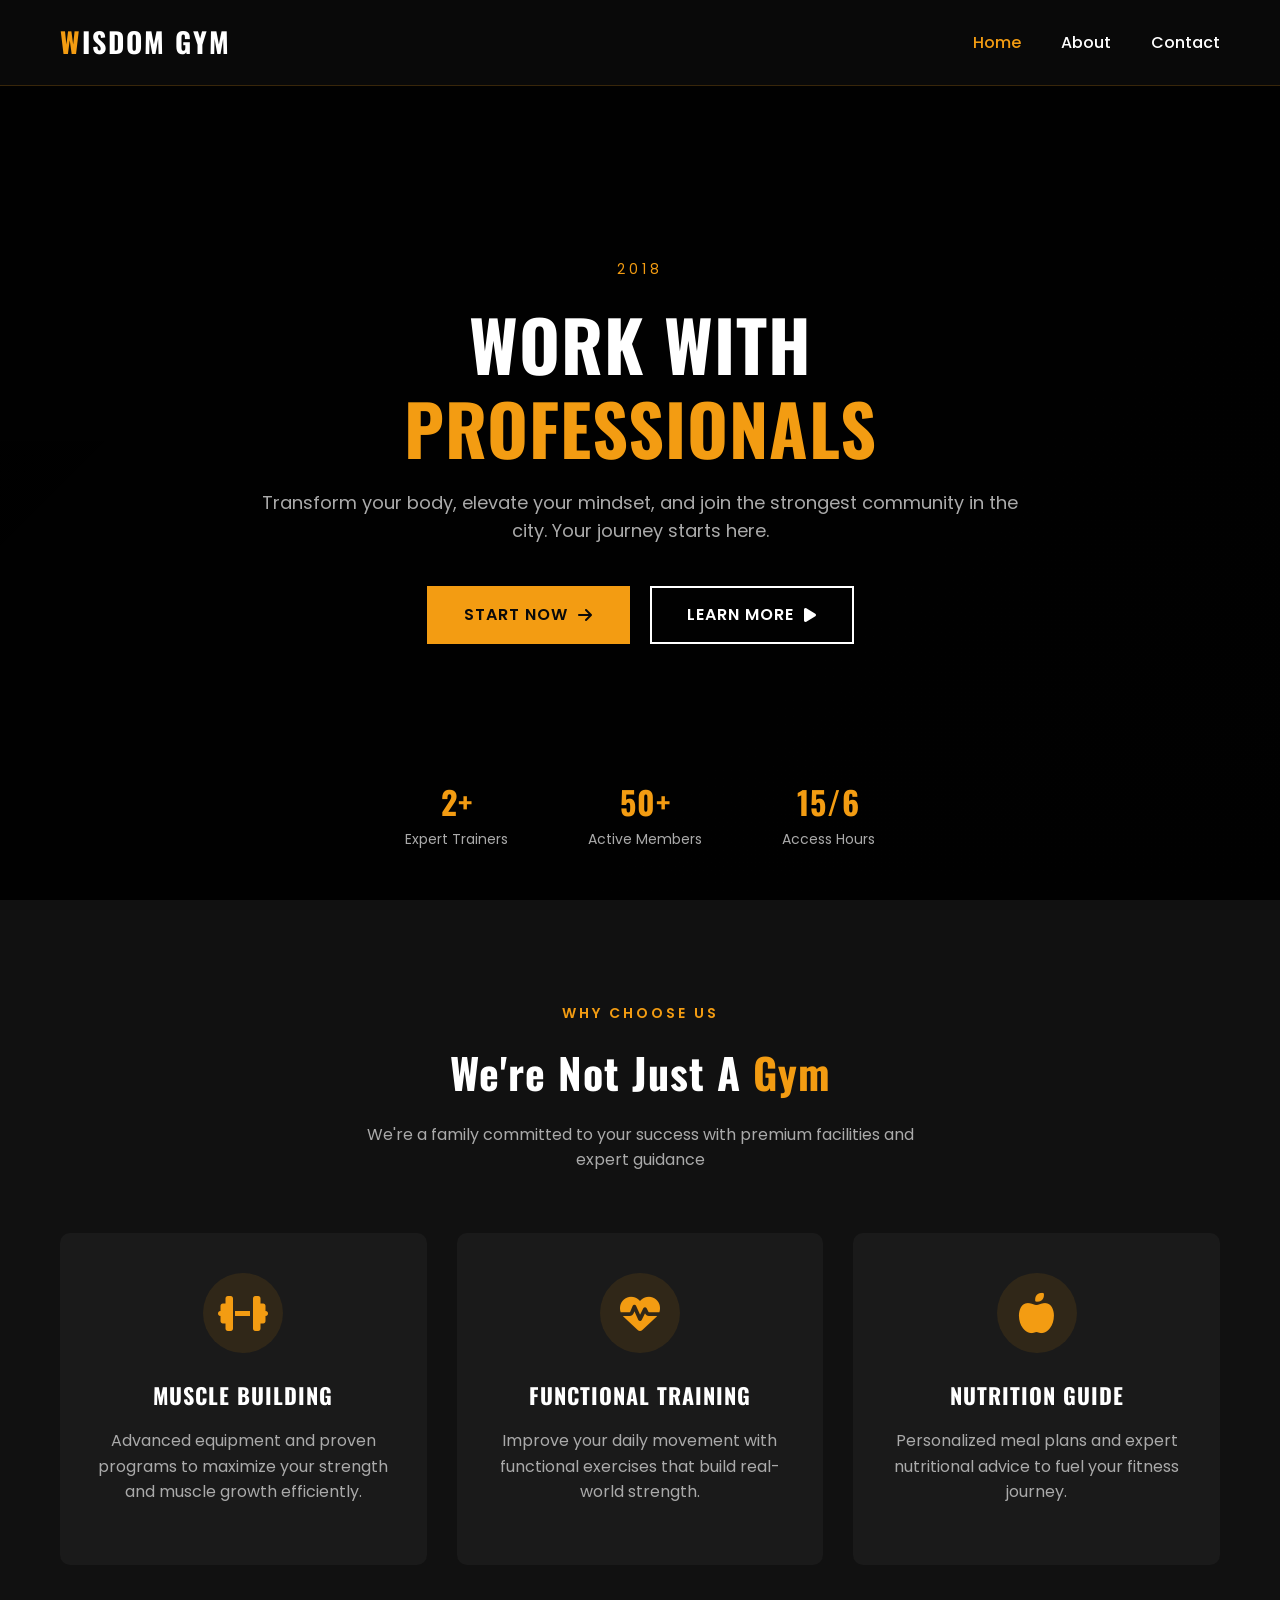
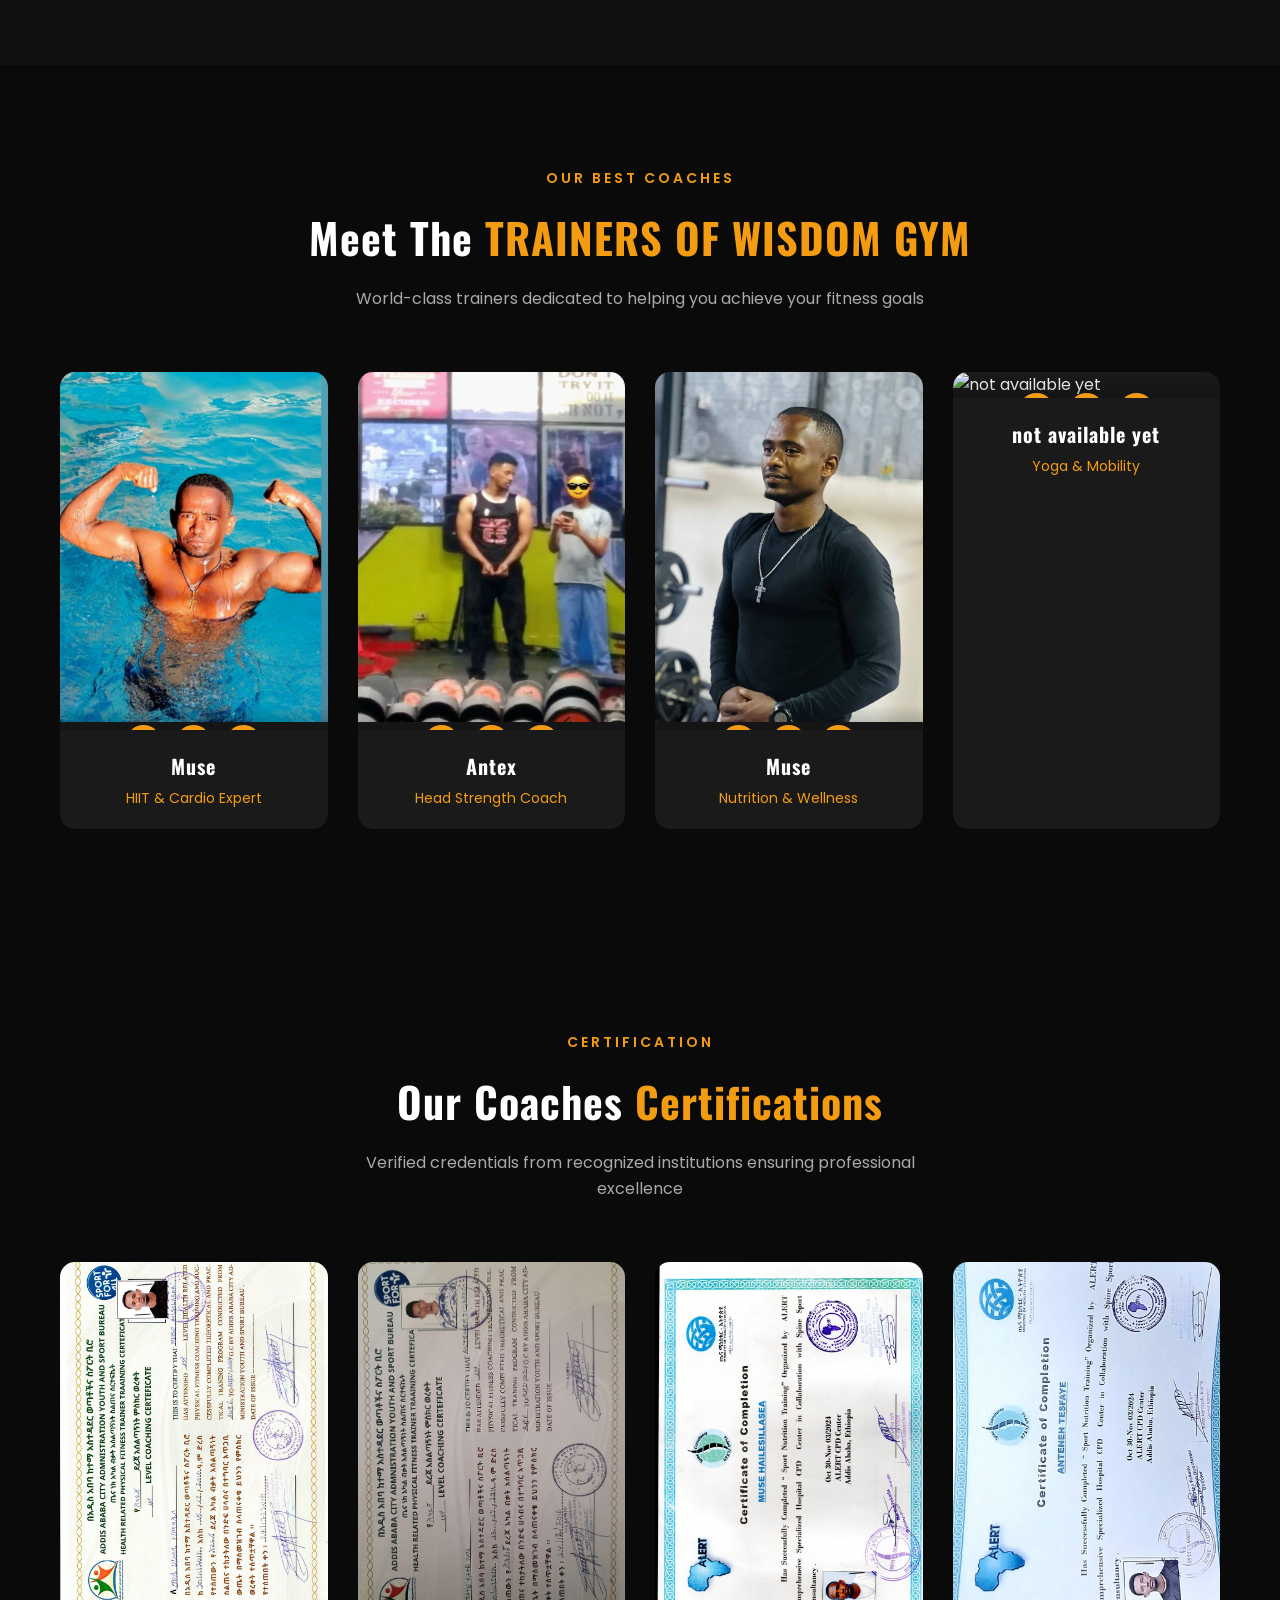
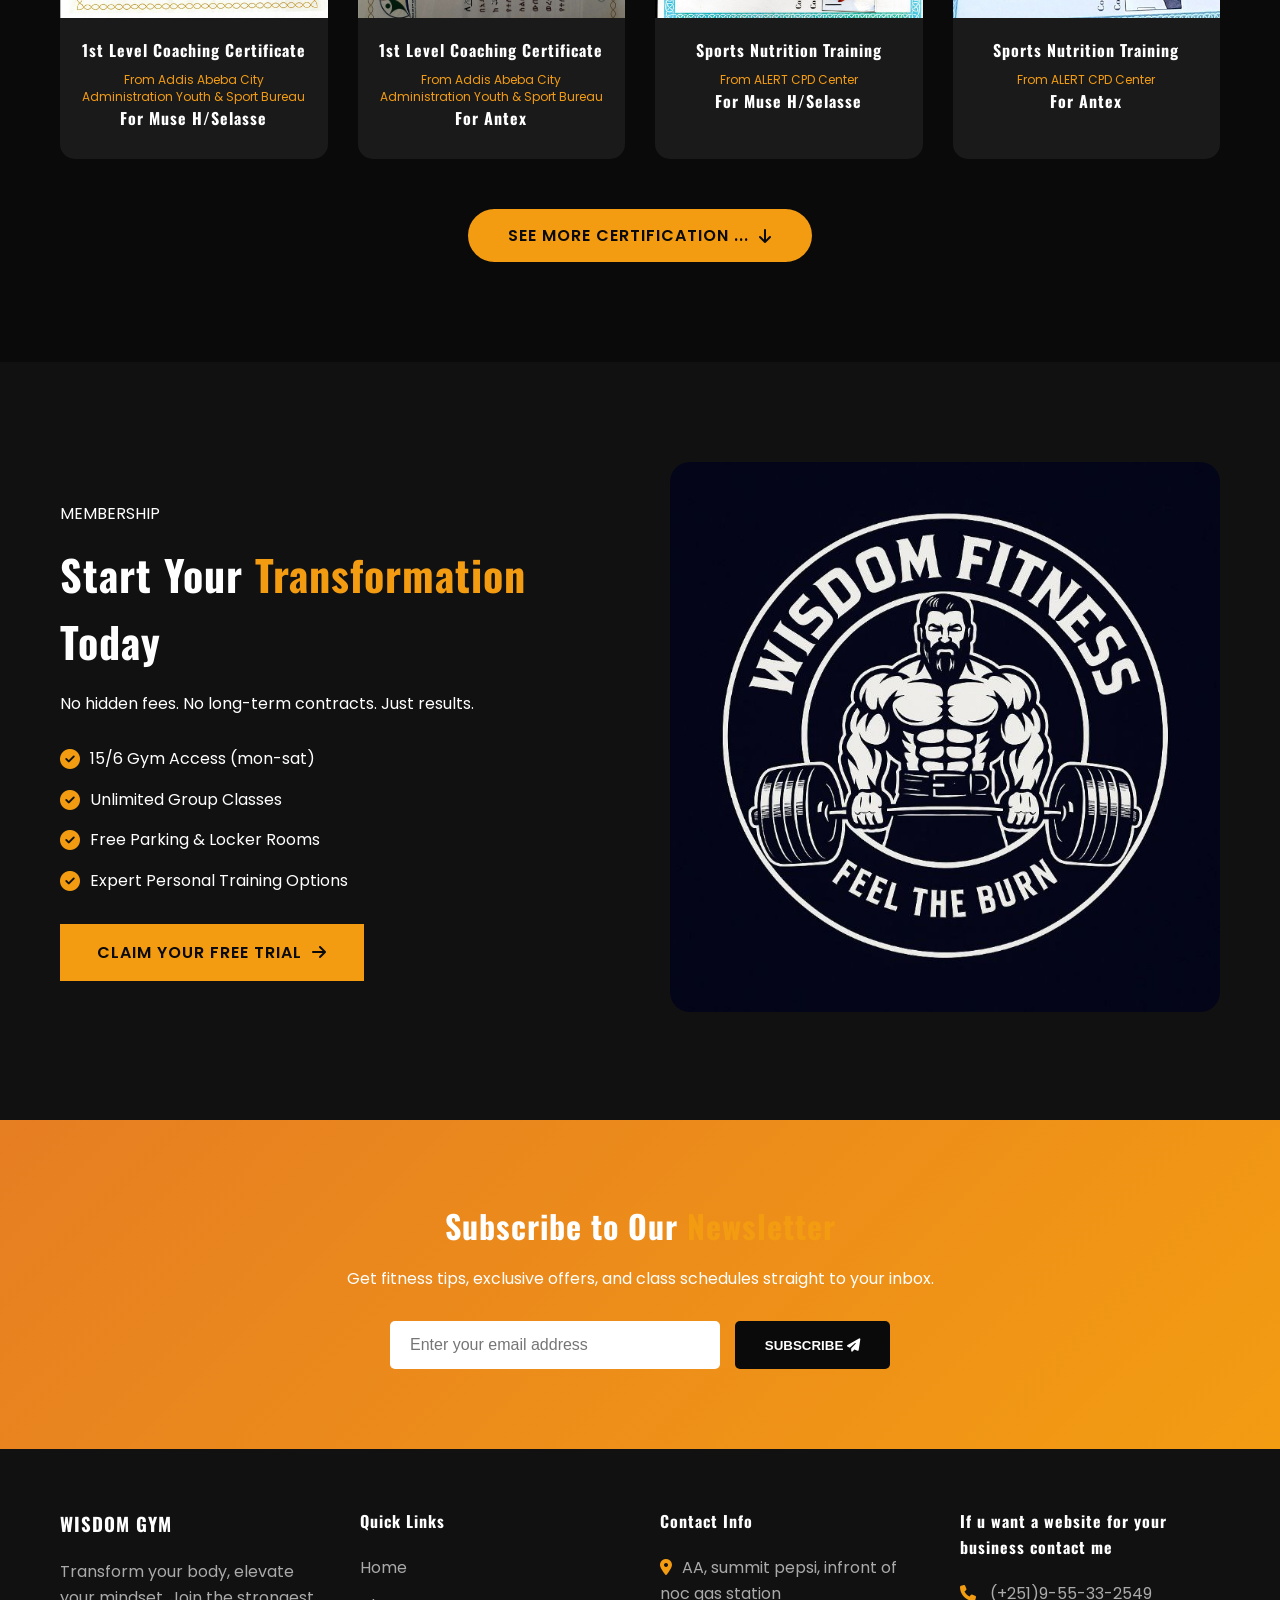
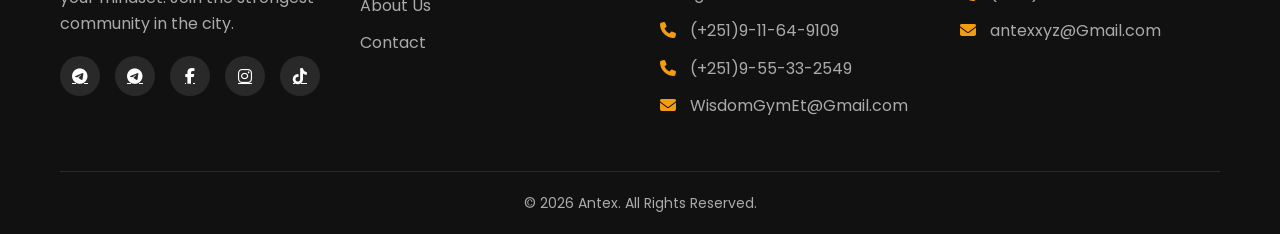
==== index.html @ 2e7f9925 "Add files via upload" ====
<!DOCTYPE html>
<html lang="en">
<head>
    <meta charset="UTF-8">
    <meta name="viewport" content="width=device-width, initial-scale=1.0">
    <title>WISDOM GYM | Premium Gym & Fitness</title>
    <link rel="stylesheet" href="style2.css">
    <link href="https://fonts.googleapis.com/css2?family=Oswald:wght@400;500;600;700&family=Poppins:wght@300;400;500;600;700&display=swap" rel="stylesheet">
    <link rel="stylesheet" href="https://cdnjs.cloudflare.com/ajax/libs/font-awesome/6.4.0/css/all.min.css">
</head>
<body>
    <!-- Navigation Bar -->
    <nav class="navbar">
        <div class="nav-container">
            <div class="logo">
                <h1>WISDOM GYM</h1>
            </div>
            <ul class="nav-links">
                <li><a href="index.html" class="active">Home</a></li>
                <li><a href="about-us.html">About</a></li>
                <li><a href="contact.html">Contact</a></li>
            </ul>
            <div class="hamburger">
                <span></span>
                <span></span>
                <span></span>
            </div>
        </div>
    </nav>





    <!-- Hero Section -->
    <section class="hero">
        <div class="hero-overlay"></div>
        <div class="hero-content">
            <span class="hero-tag">2018</span>
            <h1>WORK WITH <br><span class="highlight">PROFESSIONALS</span></h1>
            <p>Transform your body, elevate your mindset, and join the strongest community in the city. Your journey starts here.</p>
           

<div class="hero-buttons">
    <a href="#why-choose" class="btn-primary" id="startNowBtn">START NOW <i class="fas fa-arrow-right"></i></a>
    <a href="#why-choose" class="btn-secondary">LEARN MORE <i class="fas fa-play"></i></a>
</div>

        </div>
        <div class="hero-stats">
            <div class="stat">
                <h3>2+</h3>
                <p>Expert Trainers</p>
            </div>
            <div class="stat">
                <h3>50+</h3>
                <p>Active Members</p>
            </div>
            <div class="stat">
                <h3>15/6</h3>
                <p>Access Hours</p>
            </div>
        </div>
    </section>






    <!-- Why Choose Us Section -->


<section class="why-choose" id="why-choose">
    <div class="container">
        <div class="section-header">
            <span class="subtitle">WHY CHOOSE US</span>
            <h2>We're Not Just A <span class="highlight">Gym</span></h2>
            <p>We're a family committed to your success with premium facilities and expert guidance</p>
        </div>




            <div class="features-grid">
                <div class="feature-card">
                    <div class="feature-icon">
                        <i class="fas fa-dumbbell"></i>
                    </div>
                    <h3>MUSCLE BUILDING</h3>
                    <p>Advanced equipment and proven programs to maximize your strength and muscle growth efficiently.</p>
                   
 <!-- <a href="#" class="feature-link">READ MORE <i class="fas fa-arrow-right"></i></a>  -->

                </div>
                <div class="feature-card">
                    <div class="feature-icon">
                        <i class="fas fa-heartbeat"></i>
                    </div>
                    <h3>FUNCTIONAL TRAINING</h3>
                    <p>Improve your daily movement with functional exercises that build real-world strength.</p>
                   
<!-- <a href="#" class="feature-link">READ MORE <i class="fas fa-arrow-right"></i></a>  -->

                </div>
                <div class="feature-card">
                    <div class="feature-icon">
                        <i class="fas fa-apple-alt"></i>
                    </div>
                    <h3>NUTRITION GUIDE</h3>
                    <p>Personalized meal plans and expert nutritional advice to fuel your fitness journey.</p>
                  
 <!-- <a href="#" class="feature-link">READ MORE <i class="fas fa-arrow-right"></i></a>  -->

                </div>
            </div>
        </div>
    </section>






    <!-- Our Best Coaches Section -->
    <section class="coaches">
        <div class="container">
            <div class="section-header">
                <span class="subtitle">OUR BEST COACHES</span>
                <h2>Meet The <span class="highlight">TRAINERS OF WISDOM GYM</span></h2>
                <p>World-class trainers dedicated to helping you achieve your fitness goals</p>
            </div>
            <div class="coaches-grid">
                <div class="coach-card">
                    <div class="coach-image">

                        <img src="images/coach2.jpg">
                        <!-- <img src="https://images.unsplash.com/photo-1581009146145-b5ef050c2e1e?w=400&h=500&fit=crop" alt="Coach muse">  -->

                        <div class="coach-social">
                            <a href="https://t.me/Besuamesal"><i class="fab fa-telegram-plane"></i></a>
                            <a href="https://instagram.com/musee1_14"><i class="fab fa-instagram"></i></a>
                            <a href="https://www.facebook.com/share/1GMMY4KpUM/"><i class="fab fa-facebook-f"></i></a>
                        </div>
                    </div>
                    <div class="coach-info">
                        <h4>Muse</h4>
                        <p>HIIT & Cardio Expert</p>
                    </div>
                </div>

                <div class="coach-card">
                    <div class="coach-image">

                        <img src="images/coach0.jpg">
                        <!-- <img src="https://images.unsplash.com/photo-1594381898411-846e7d193883?w=400&h=500&fit=crop" alt="Coach antex"> -->

                        <div class="coach-social">
                            <a href="https://t.me/Wisdom_Gym_bot"><i class="fab fa-telegram-plane"></i></a>
                            <a href="#"><i class="fab fa-instagram"></i></a>
                            <a href="#"><i class="fab fa-facebook-f"></i></a>
                        </div>
                    </div>
                    <div class="coach-info">
                        <h4>Antex</h4>
                        <p>Head Strength Coach</p>
                    </div>
                </div>
                <div class="coach-card">
                    <div class="coach-image">

                        <img src="images/coach3.jpg">
                        <!-- <img src="https://images.unsplash.com/photo-1586401100295-7a8096fd231a?w=400&h=500&fit=crop" alt="Coach muse"> -->

                        <div class="coach-social">
                            <a href="https://t.me/Besuamesal"><i class="fab fa-telegram-plane"></i></a>
                            <a href="https://instagram.com/musee1_14"><i class="fab fa-instagram"></i></a>
                            <a href="https://www.facebook.com/share/1GMMY4KpUM/"><i class="fab fa-facebook-f"></i></a>
                        </div>
                    </div>
                    <div class="coach-info">
                        <h4>Muse</h4>
                        <p>Nutrition & Wellness</p>
                    </div>
                </div>
                <div class="coach-card">
                    <div class="coach-image">
                        <img src="https://images.unsplash.com/photo-1548690312-e3b507d8c110?w=400&h=500&fit=crop" alt="not available yet">

<!-- add link -->
<!-- add link -->
<!-- add link -->

                        <div class="coach-social">
                            <a href="#"><i class="fab fa-telegram-plane"></i></a>
                            <a href="#"><i class="fab fa-instagram"></i></a>
                            <a href="#"><i class="fab fa-facebook-f"></i></a>
                        </div>
                    </div>
                    <div class="coach-info">
                        <h4>not available yet</h4>
                        <p>Yoga & Mobility</p>
                    </div>
                </div>
            </div>
        </div>
    </section>







<!-- Our Coaches Certification Section -->
<section class="coaches">
    <div class="container">
        <div class="section-header">
            <span class="subtitle">CERTIFICATION</span>
            <h2>Our Coaches <span class="highlight">Certifications</span></h2>
            <p>Verified credentials from recognized institutions ensuring professional excellence</p>
        </div>

        <div class="certificates-grid" id="certificatesGrid">
            <!-- Certificate 1 -->
            <div class="certificate-card">
                <div class="certificate-image">

                    <img src="new images/cert1.jpg" alt="Certification">

                </div>
                <div class="certificate-info">
                    <h4>1st Level Coaching Certificate</h4>
                    <p>From Addis Abeba City Administration Youth & Sport Bureau</p>
                    <h4>For Muse H/Selasse</h4>
                </div>
            </div>

            <!-- Certificate 2 -->
            <div class="certificate-card">
                <div class="certificate-image">

                    <img src="new images/cert2.jpg" alt="Certification">

                </div>
                <div class="certificate-info">
                    <h4>1st Level Coaching Certificate</h4>
                    <p>From Addis Abeba City Administration Youth & Sport Bureau</p>
                    <h4>For Antex</h4>
                </div>
            </div>

            <!-- Certificate 3 -->
            <div class="certificate-card">
                <div class="certificate-image">

                    <img src="new images/cert3.jpg" alt="Certification">

                </div>
                <div class="certificate-info">
                    <h4>Sports Nutrition Training</h4>
                    <p>From ALERT CPD Center</p>
                    <h4>For Muse H/Selasse</h4>
                </div>
            </div>

            <!-- Certificate 4 -->
            <div class="certificate-card">
                <div class="certificate-image">

                    <img src="new images/cert4.jpg" alt="Certification">

                </div>
                <div class="certificate-info">
                    <h4>Sports Nutrition Training</h4>
                    <p>From ALERT CPD Center</p>
                    <h4>For Antex</h4>
                </div>
            </div>

            <!-- Certificate 5 (Hidden initially) -->
            <div class="certificate-card hidden-cert">
                <div class="certificate-image">

                    <img src="new images/cert5.jpg" alt="Certification">

                </div>
                <div class="certificate-info">
                    <h4>Sports Injury Management and Physiotherapy</h4>
                    <p>From Center for Professional and Institutional Development (CPID)</p>
                    <h4>For Muse H/Selasse</h4>
                </div>
            </div>

            <!-- Certificate 6 (Hidden initially) -->
            <div class="certificate-card hidden-cert">
                <div class="certificate-image">

                    <img src="new images/cert6.jpg" alt="Certification">

                </div>
                <div class="certificate-info">
                    <h4>Personal Physical Fitness Trainer</h4>
                    <p>From Spine Consultancy</p>
                    <h4>For Muse H/Selasse</h4>
                </div>
            </div>

            <!-- Certificate 7 (Hidden initially) -->
            <div class="certificate-card hidden-cert">
                <div class="certificate-image">

                    <img src="new images/cert7.jpg" alt="Certification">

                </div>
                <div class="certificate-info">
                    <h4>1st Level Coaching Certification</h4>
                    <p>From Addis Abeba City Administration Youth & Sport Bureau</p>
                    <h4>For Muse H/Selasse</h4>
                </div>
            </div>

            <!-- Certificate 8 (Hidden initially) -->
            <div class="certificate-card hidden-cert">
                <div class="certificate-image">

                    <img src="new images/cert8.jpg" alt="Certification">

                </div>
                <div class="certificate-info">
                    <h4>FIRST AID</h4>
                    <p>From Center for Professional and Institutional Development (CPID)</p>
                    <h4>For Muse H/Selasse</h4>
                </div>
            </div>

            <!-- Certificate 9 (Hidden initially) -->
            <div class="certificate-card hidden-cert">
                <div class="certificate-image">

                    <img src="new images/cert9.jpg" alt="Certification">

                </div>
                <div class="certificate-info">
                    <h4>International Taekwon-do Certificate</h4>
                    <p>From Wisdom International Taekwon-do Training Center</p>
                    <h4>For Muse H/Selasse</h4>
                </div>
            </div>

            <!-- Certificate 10 (Hidden initially) -->
            <div class="certificate-card hidden-cert">
                <div class="certificate-image">

                    <img src="new images/cert10.jpg" alt="Certification">

                </div>
                <div class="certificate-info">
                    <h4>Certificate of Appreciation</h4>
                    <p>From Wisdom International Taekwon-do Training Center</p>
                    <h4>For Muse H/Selasse</h4>
                </div>
            </div>

            <!-- Certificate 11 (Hidden initially) -->
            <div class="certificate-card hidden-cert">
                <div class="certificate-image">

                    <img src="new images/cert11.jpg" alt="Certification">

                </div>
                <div class="certificate-info">
                    <h4>FIRST DAN</h4>
                    <p>From International Taekwon-do Federation</p>
                    <h4>For Muse H/Selasse</h4>
                </div>
            </div>

            <!-- Certificate 12 (Hidden initially) -->
            <div class="certificate-card hidden-cert">
                <div class="certificate-image">

                    <img src="new images/cert12.jpg" alt="Certification">

                </div>
                <div class="certificate-info">
                    <h4>Work Experience</h4>
                    <p>From Dynamic Fitness</p>
                    <h4>For Muse H/Selasse</h4>
                </div>
            </div>

            <!-- Certificate 13 (Hidden initially) -->
            <div class="certificate-card hidden-cert">
                <div class="certificate-image">

                    <img src="new images/book.jpg" alt="Certification">

                </div>
                <div class="certificate-info">
                    <h4>Physical Fitness Book</h4>
                    <p>By Our Trainer & co-owner</p>
                    <h4>Muse H/Selasse</h4>
                </div>
            </div>

            <!-- Certificate 14 (Hidden initially) -->
            <div class="certificate-card hidden-cert">
                <div class="certificate-image">

                    <img src="new images/cert14.jpg" alt="Certification">

                </div>
                <div class="certificate-info">
                    <h4>reserved for future use</h4>
                    <p>From not available</p>
                    <p>For not available</p>
                </div>
            </div>

            <!-- Certificate 15 (Hidden initially) -->
            <div class="certificate-card hidden-cert">
                <div class="certificate-image">

                    <img src="new images/cert15.jpg" alt="Certification">

                </div>
                <div class="certificate-info">
                    <h4>reserved for future use</h4>
                    <p>From not available</p>
                    <p>For not available</p>
                </div>
            </div>

            <!-- Certificate 16 (Hidden initially) -->
            <div class="certificate-card hidden-cert">
                <div class="certificate-image">

                    <img src="new images/cert16.jpg" alt="Certification">

                </div>
                <div class="certificate-info">
                    <h4>reserved for future use</h4>
                    <p>From not available</p>
                    <p>For not available</p>
                </div>
            </div>
        </div>

        <!-- Load More / Show Less Button -->
        <div class="load-more-container">
            <button id="loadMoreBtn" class="load-more-btn">SEE MORE certification ... <i class="fas fa-arrow-down"></i></button>
            <button id="showLessBtn" class="show-less-btn hidden">RETRACT BACK <i class="fas fa-arrow-up"></i></button>
        </div>
    </div>
</section>






    <!-- Membership Section -->
    <section class="membership">
        <div class="container">
            <div class="membership-content">
                <div class="membership-text">
                    <span class="subtitle">MEMBERSHIP</span>
                    <h2>Start Your <span class="highlight">Transformation</span> Today</h2>
                    <p>No hidden fees. No long-term contracts. Just results.</p>
                    <ul class="membership-list">
                        <li><i class="fas fa-check-circle"></i> 15/6 Gym Access (mon-sat)</li>
                        <li><i class="fas fa-check-circle"></i> Unlimited Group Classes</li>
                        <li><i class="fas fa-check-circle"></i> Free Parking & Locker Rooms</li>
                        <li><i class="fas fa-check-circle"></i> Expert Personal Training Options</li>
                    </ul>
                    <a href="contact.html" class="btn-primary">CLAIM YOUR FREE TRIAL <i class="fas fa-arrow-right"></i></a>
                </div>
                <div class="membership-image">
                    <img src="new images/logo4.jpg" alt="Coach">
                </div>
            </div>
        </div>
    </section>






    <!-- Testimonials Section -->
<!--
    <section class="testimonials">
        <div class="container">
            <div class="section-header">
                <span class="subtitle">SUCCESS STORIES</span>
                <h2>What Our <span class="highlight">Members</span> Say</h2>
            </div>
            <div class="testimonials-slider">
                <div class="testimonial-card">
                    <div class="quote-icon"><i class="fas fa-quote-left"></i></div>
                    <p>"wISDOM GYM changed my life. The coaches are incredible and the community is so supportive. Lost 30lbs in 4 months!"</p>
                    <div class="client"> 

                        <img src="https://images.unsplash.com/photo-1507003211169-0a1dd7228f2d?w=60&h=60&fit=crop" alt="Client">
                        <div>
                            <h4>example</h4>
                            <span>Member since 2018</span>
                        </div>
                    </div>
                </div>
                <div class="testimonial-card">
                    <div class="quote-icon"><i class="fas fa-quote-left"></i></div>
                    <p>"Best decision I ever made. The equipment is top-notch and the trainers actually care about your progress."</p>
                    <div class="client">


                        <img src="https://images.unsplash.com/photo-1573497019940-1c28c88b4f3e?w=60&h=60&fit=crop" alt="Client">
                        <div>
                            <h4>example 2</h4>
                            <span>Member since 2018</span>
                        </div>
                    </div>
                </div>
                <div class="testimonial-card">
                    <div class="quote-icon"><i class="fas fa-quote-left"></i></div>
                    <p>"24/7 access fits my busy schedule perfectly. The atmosphere is motivating and never too crowded."</p>
                    <div class="client">


                        <img src="https://images.unsplash.com/photo-1500648767791-00dcc994a43e?w=60&h=60&fit=crop" alt="Client">
                        <div>
                            <h4>example 3</h4>
                            <span>Member since 2018</span>
                        </div>
                    </div>
                </div>
            </div>
        </div>
    </section> 
-->




    <!-- Newsletter Section -->
    <section class="newsletter">
        <div class="container">
            <div class="newsletter-content">
                <h3>Subscribe to Our <span class="highlight">Newsletter</span></h3>
                <p>Get fitness tips, exclusive offers, and class schedules straight to your inbox.</p>

<form class="newsletter-form" action="https://formsubmit.co/wisdomgymet@gmail.com" method="POST">
    <input type="email" name="email" placeholder="Enter your email address" required>
    <button type="submit">SUBSCRIBE <i class="fas fa-paper-plane"></i></button>
    <input type="hidden" name="_subject" value="New Newsletter Subscription!">
    <input type="hidden" name="_captcha" value="false">
</form>

            </div>
        </div>
    </section>





    <!-- Footer -->
    <footer class="footer">
        <div class="container">
            <div class="footer-content">

                <div class="footer-col">
                    <h3>WISDOM GYM</h3>
                    <p>Transform your body, elevate your mindset. Join the strongest community in the city.</p>
                    <div class="social-links">

                        <a href="https://t.me/Wisdom_Gym_bot"><i class="fab fa-telegram-plane"></i></a>
                        <a href="https://t.me/+MwYt6cD4ad01OWQ0"><i class="fab fa-telegram-plane"></i></a>
                        <a href="https://www.facebook.com/share/1GMMY4KpUM/"><i class="fab fa-facebook-f"></i></a>
                        <a href="https://instagram.com/musee1_14"><i class="fab fa-instagram"></i></a>
                        <a href="https://tiktok.com/@musitwa14"><i class="fab fa-tiktok"></i></a>

                        <!-- <a href="#"><i class="fab fa-twitter"></i></a>
                        <a href="#"><i class="fab fa-youtube"></i></a> -->
                    </div>
                </div>

                <div class="footer-col">
                    <h4>Quick Links</h4>
                    <ul>
                        <li><a href="index.html">Home</a></li>
                        <li><a href="about-us.html">About Us</a></li>
                        <li><a href="contact.html">Contact</a></li>
                    </ul>
                </div>

                <div class="footer-col">
                    <h4>Contact Info</h4>
                    <ul>
                        <li><i class="fas fa-map-marker-alt"></i>AA, summit pepsi, infront of noc gas station</li>
                        <li><i class="fas fa-phone"></i> (+251)9-11-64-9109</li>
                        <li><i class="fas fa-phone"></i> (+251)9-55-33-2549</li>
                        <li><i class="fas fa-envelope"></i> WisdomGymEt@Gmail.com</li>
                    </ul>
                </div>

                <div class="footer-col">
                    <h4>If u want a website for your business contact me</h4>
                    <ul>
                        <li><i class="fas fa-phone"></i> (+251)9-55-33-2549</li>
                        <li><i class="fas fa-envelope"></i> antexxyz@Gmail.com</li>
                    </ul>
                </div>
            </div>

            <div class="footer-bottom">
                <p>&copy; 2026 Antex. All Rights Reserved.</p>
            </div>
        </div>
    </footer>



    <script src="script2.js"></script>
</body>
</html>
---- style2.css ----
* {
    margin: 0;
    padding: 0;
    box-sizing: border-box;
}

:root {
    --primary: #f39c12;
    --primary-dark: #e67e22;
    --dark: #0a0a0a;
    --dark-gray: #111111;
    --light-gray: #1a1a1a;
    --text-light: #ffffff;
    --text-muted: #aaaaaa;
    --transition: all 0.3s ease;
}

body {
    font-family: 'Poppins', sans-serif;
    background-color: var(--dark);
    color: var(--text-light);
    line-height: 1.6;
    overflow-x: hidden;
}

h1, h2, h3, h4, h5, h6 {
    font-family: 'Oswald', sans-serif;
    font-weight: 700;
    letter-spacing: 1px;
}

.highlight {
    color: var(--primary);
}

.container {
    max-width: 1200px;
    margin: 0 auto;
    padding: 0 20px;
}

.section-header {
    text-align: center;
    margin-bottom: 60px;
}

.section-header .subtitle {
    color: var(--primary);
    font-size: 14px;
    letter-spacing: 3px;
    text-transform: uppercase;
    font-weight: 600;
    display: inline-block;
    margin-bottom: 15px;
}

.section-header h2 {
    font-size: 42px;
    margin-bottom: 15px;
}

.section-header p {
    color: var(--text-muted);
    max-width: 600px;
    margin: 0 auto;
}

/* Navigation */
.navbar {
    position: fixed;
    top: 0;
    width: 100%;
    background: rgba(10, 10, 10, 0.95);
    backdrop-filter: blur(10px);
    z-index: 1000;
    padding: 20px 0;
    border-bottom: 1px solid rgba(243, 156, 18, 0.2);
}

.nav-container {
    max-width: 1200px;
    margin: 0 auto;
    padding: 0 20px;
    display: flex;
    justify-content: space-between;
    align-items: center;
}

.logo h1 {
    font-size: 28px;
    letter-spacing: 2px;
    color: var(--text-light);
}

.logo h1::first-letter {
    color: var(--primary);
}

.nav-links {
    display: flex;
    list-style: none;
    gap: 40px;
}

.nav-links a {
    color: var(--text-light);
    text-decoration: none;
    font-weight: 500;
    transition: var(--transition);
}

.nav-links a:hover,
.nav-links a.active {
    color: var(--primary);
}

.hamburger {
    display: none;
    flex-direction: column;
    cursor: pointer;
}

.hamburger span {
    width: 25px;
    height: 3px;
    background: var(--text-light);
    margin: 3px 0;
    transition: var(--transition);
}

/* Hero Section */
.hero {
    position: relative;
    height: 100vh;
    min-height: 700px;
    background: linear-gradient(rgba(0,0,0,0.7), rgba(0,0,0,0.8)), url('https://images.unsplash.com/photo-1534438327276-14e5300c3a48?w=1920&h=1080&fit=crop');
    background-size: cover;
    background-position: center;
    background-attachment: fixed;
    display: flex;
    align-items: center;
    justify-content: center;
    text-align: center;
}

.hero-overlay {
    position: absolute;
    top: 0;
    left: 0;
    width: 100%;
    height: 100%;
    background: linear-gradient(135deg, rgba(0,0,0,0.8) 0%, rgba(0,0,0,0.6) 100%);
}

.hero-content {
    position: relative;
    z-index: 2;
    max-width: 800px;
    padding: 0 20px;
}

.hero-tag {
    color: var(--primary);
    font-size: 14px;
    letter-spacing: 4px;
    text-transform: uppercase;
    margin-bottom: 20px;
    display: inline-block;
}

.hero-content h1 {
    font-size: 70px;
    line-height: 1.2;
    margin-bottom: 20px;
}

.hero-content p {
    font-size: 18px;
    color: var(--text-muted);
    margin-bottom: 40px;
}

.hero-buttons {
    display: flex;
    gap: 20px;
    justify-content: center;
}

.btn-primary, .btn-secondary {
    padding: 14px 35px;
    text-decoration: none;
    font-weight: 600;
    text-transform: uppercase;
    letter-spacing: 1px;
    transition: var(--transition);
    display: inline-flex;
    align-items: center;
    gap: 10px;
}

.btn-primary {
    background: var(--primary);
    color: var(--dark);
    border: 2px solid var(--primary);
}

.btn-primary:hover {
    background: transparent;
    color: var(--primary);
}

.btn-secondary {
    background: transparent;
    color: var(--text-light);
    border: 2px solid var(--text-light);
}

.btn-secondary:hover {
    background: var(--primary);
    border-color: var(--primary);
    color: var(--dark);
}

.hero-stats {
    position: absolute;
    bottom: 50px;
    left: 0;
    right: 0;
    display: flex;
    justify-content: center;
    gap: 80px;
    z-index: 2;
}

.stat {
    text-align: center;
}

.stat h3 {
    font-size: 32px;
    color: var(--primary);
}

.stat p {
    font-size: 14px;
    color: var(--text-muted);
}

/* Why Choose Us */
.why-choose {
    padding: 100px 0;
    background: var(--dark-gray);
}

.features-grid {
    display: grid;
    grid-template-columns: repeat(auto-fit, minmax(300px, 1fr));
    gap: 30px;
}

.feature-card {
    background: var(--light-gray);
    padding: 40px 30px;
    text-align: center;
    transition: var(--transition);
    border-radius: 10px;
}

.feature-card:hover {
    transform: translateY(-10px);
    border-bottom: 3px solid var(--primary);
}

.feature-icon {
    width: 80px;
    height: 80px;
    background: rgba(243, 156, 18, 0.1);
    border-radius: 50%;
    display: flex;
    align-items: center;
    justify-content: center;
    margin: 0 auto 25px;
}

.feature-icon i {
    font-size: 40px;
    color: var(--primary);
}

.feature-card h3 {
    font-size: 22px;
    margin-bottom: 15px;
}

.feature-card p {
    color: var(--text-muted);
    margin-bottom: 20px;
}

.feature-link {
    color: var(--primary);
    text-decoration: none;
    font-weight: 600;
    display: inline-flex;
    align-items: center;
    gap: 8px;
    transition: var(--transition);
}

.feature-link:hover {
    gap: 12px;
}

/* Coaches Section */
.coaches {
    padding: 100px 0;
    background: var(--dark);
}

.coaches-grid {
    display: grid;
    grid-template-columns: repeat(auto-fit, minmax(250px, 1fr));
    gap: 30px;
}

.coach-card {
    background: var(--light-gray);
    border-radius: 15px;
    overflow: hidden;
    transition: var(--transition);
}

.coach-card:hover {
    transform: translateY(-5px);
}

.coach-image {
    position: relative;
    overflow: hidden;
}

.coach-image img {
    width: 100%;
    height: 350px;
    object-fit: cover;
    transition: var(--transition);
}

.coach-card:hover .coach-image img {
    transform: scale(1.05);
}

.coach-social {
    position: absolute;
    bottom: -50px;
    left: 0;
    right: 0;
    display: flex;
    justify-content: center;
    gap: 15px;
    background: linear-gradient(transparent, rgba(0,0,0,0.7));
    padding: 20px;
    transition: var(--transition);
}

.coach-card:hover .coach-social {
    bottom: 0;
}

.coach-social a {
    width: 35px;
    height: 35px;
    background: var(--primary);
    border-radius: 50%;
    display: flex;
    align-items: center;
    justify-content: center;
    color: var(--dark);
    transition: var(--transition);
}

.coach-social a:hover {
    transform: scale(1.1);
}

.coach-info {
    padding: 20px;
    text-align: center;
}

.coach-info h4 {
    font-size: 20px;
    margin-bottom: 5px;
}

.coach-info p {
    color: var(--primary);
    font-size: 14px;
}

/* Membership Section */
.membership {
    padding: 100px 0;
    background: var(--dark-gray);
}

.membership-content {
    display: grid;
    grid-template-columns: 1fr 1fr;
    gap: 60px;
    align-items: center;
}

.membership-text h2 {
    font-size: 42px;
    margin: 15px 0;
}

.membership-list {
    list-style: none;
    margin: 30px 0;
}

.membership-list li {
    margin-bottom: 15px;
    display: flex;
    align-items: center;
    gap: 10px;
}

.membership-list i {
    color: var(--primary);
    font-size: 20px;
}

.membership-image img {
    width: 100%;
    border-radius: 20px;
    object-fit: cover;
}

/* Testimonials */
.testimonials {
    padding: 100px 0;
    background: var(--dark);
}

.testimonials-slider {
    display: grid;
    grid-template-columns: repeat(auto-fit, minmax(300px, 1fr));
    gap: 30px;
}

.testimonial-card {
    background: var(--light-gray);
    padding: 30px;
    border-radius: 15px;
    position: relative;
}

.quote-icon {
    font-size: 40px;
    color: var(--primary);
    opacity: 0.3;
    margin-bottom: 20px;
}

.testimonial-card p {
    font-style: italic;
    margin-bottom: 25px;
    color: var(--text-muted);
}

.client {
    display: flex;
    align-items: center;
    gap: 15px;
}

.client img {
    width: 50px;
    height: 50px;
    border-radius: 50%;
    object-fit: cover;
}

.client h4 {
    font-size: 16px;
    margin-bottom: 5px;
}

.client span {
    font-size: 12px;
    color: var(--text-muted);
}

/* Newsletter */
.newsletter {
    padding: 80px 0;
    background: linear-gradient(135deg, var(--primary-dark), var(--primary));
}

.newsletter-content {
    text-align: center;
}

.newsletter-content h3 {
    font-size: 32px;
    margin-bottom: 15px;
}

.newsletter-content p {
    margin-bottom: 30px;
}

.newsletter-form {
    display: flex;
    justify-content: center;
    gap: 15px;
    max-width: 500px;
    margin: 0 auto;
}

.newsletter-form input {
    flex: 1;
    padding: 15px 20px;
    border: none;
    border-radius: 5px;
    font-size: 16px;
}

.newsletter-form button {
    padding: 15px 30px;
    background: var(--dark);
    color: var(--text-light);
    border: none;
    border-radius: 5px;
    font-weight: 600;
    cursor: pointer;
    transition: var(--transition);
}

.newsletter-form button:hover {
    background: #222;
}

/* Footer */
.footer {
    background: var(--dark-gray);
    padding: 60px 0 20px;
}

.footer-content {
    display: grid;
    grid-template-columns: repeat(auto-fit, minmax(250px, 1fr));
    gap: 40px;
    margin-bottom: 40px;
}

.footer-col h3, .footer-col h4 {
    margin-bottom: 20px;
}

.footer-col p {
    color: var(--text-muted);
    margin-bottom: 20px;
}

.social-links {
    display: flex;
    gap: 15px;
}

.social-links a {
    width: 40px;
    height: 40px;
    background: rgba(255,255,255,0.1);
    border-radius: 50%;
    display: flex;
    align-items: center;
    justify-content: center;
    color: var(--text-light);
    transition: var(--transition);
}

.social-links a:hover {
    background: var(--primary);
    transform: translateY(-3px);
}

.footer-col ul {
    list-style: none;
}

.footer-col ul li {
    margin-bottom: 12px;
    color: var(--text-muted);
}

.footer-col ul li i {
    margin-right: 10px;
    color: var(--primary);
}

.footer-col ul li a {
    color: var(--text-muted);
    text-decoration: none;
    transition: var(--transition);
}

.footer-col ul li a:hover {
    color: var(--primary);
    padding-left: 5px;
}

.footer-bottom {
    text-align: center;
    padding-top: 20px;
    border-top: 1px solid rgba(255,255,255,0.1);
    color: var(--text-muted);
    font-size: 14px;
}

/* Responsive */
@media (max-width: 992px) {
    .hero-content h1 {
        font-size: 50px;
    }
    
    .membership-content {
        grid-template-columns: 1fr;
    }
    
    .membership-image {
        order: -1;
    }
}

@media (max-width: 768px) {
    .hamburger {
        display: flex;
    }
    
    .nav-links {
        position: fixed;
        top: 80px;
        left: -100%;
        width: 100%;
        background: var(--dark);
        flex-direction: column;
        align-items: center;
        padding: 40px 0;
        gap: 25px;
        transition: var(--transition);
        border-top: 1px solid rgba(243, 156, 18, 0.2);
    }
    
    .nav-links.active {
        left: 0;
    }
    
    .hero-stats {
        gap: 30px;
    }
    
    .stat h3 {
        font-size: 24px;
    }
    
    .hero-buttons {
        flex-direction: column;
        align-items: center;
    }
    
    .section-header h2 {
        font-size: 32px;
    }
    
    .newsletter-form {
        flex-direction: column;
    }
}



/* Certificates Grid - 4 per row with portrait orientation */
.certificates-grid {
    display: grid;
    grid-template-columns: repeat(4, 1fr);
    gap: 30px;
    margin-top: 50px;
}

.certificate-card {
    background: var(--light-gray);
    border-radius: 15px;
    overflow: hidden;
    transition: var(--transition);
    display: flex;
    flex-direction: column;
}

.certificate-card:hover {
    transform: translateY(-5px);
    box-shadow: 0 10px 30px rgba(0, 0, 0, 0.3);
}

/* Portrait orientation - taller than wide */
.certificate-image {
    position: relative;
    overflow: hidden;
    aspect-ratio: 3 / 4;
    width: 100%;
}

.certificate-image img {
    width: 100%;
    height: 100%;
    object-fit: cover;
    transition: var(--transition);
}

.certificate-card:hover .certificate-image img {
    transform: scale(1.05);
}

.certificate-info {
    padding: 20px;
    text-align: center;
    flex-grow: 1;
}

.certificate-info h4 {
    font-size: 16px;
    margin-bottom: 8px;
    color: var(--text-light);
    font-family: 'Oswald', sans-serif;
}

.certificate-info p {
    font-size: 12px;
    color: var(--primary);
    line-height: 1.4;
}

/* Hidden certificates */
.hidden-cert {
    display: none;
}

/* Load More Button Container */
.load-more-container {
    text-align: center;
    margin-top: 50px;
}

.load-more-btn, .show-less-btn {
    padding: 14px 40px;
    background: var(--primary);
    color: var(--dark);
    border: none;
    border-radius: 50px;
    font-size: 16px;
    font-weight: 600;
    text-transform: uppercase;
    letter-spacing: 1px;
    cursor: pointer;
    transition: var(--transition);
    display: inline-flex;
    align-items: center;
    gap: 10px;
    font-family: 'Poppins', sans-serif;
}

.load-more-btn:hover, .show-less-btn:hover {
    background: var(--primary-dark);
    transform: translateY(-2px);
    box-shadow: 0 5px 15px rgba(243, 156, 18, 0.3);
}

.show-less-btn {
    background: transparent;
    border: 2px solid var(--primary);
    color: var(--primary);
}

.show-less-btn:hover {
    background: var(--primary);
    color: var(--dark);
}

.hidden {
    display: none;
}

/* Responsive: 4 per row on desktop */
@media (max-width: 1200px) {
    .certificates-grid {
        grid-template-columns: repeat(4, 1fr);
        gap: 25px;
    }
}

/* Tablet: 2 per row */
@media (max-width: 992px) {
    .certificates-grid {
        grid-template-columns: repeat(2, 1fr);
        gap: 25px;
    }
    
    .certificate-image {
        aspect-ratio: 3 / 4;
    }
}

/* Mobile: 1 per row */
@media (max-width: 576px) {
    .certificates-grid {
        grid-template-columns: 1fr;
        gap: 20px;
    }
    
    .certificate-image {
        aspect-ratio: 3 / 4;
    }
}
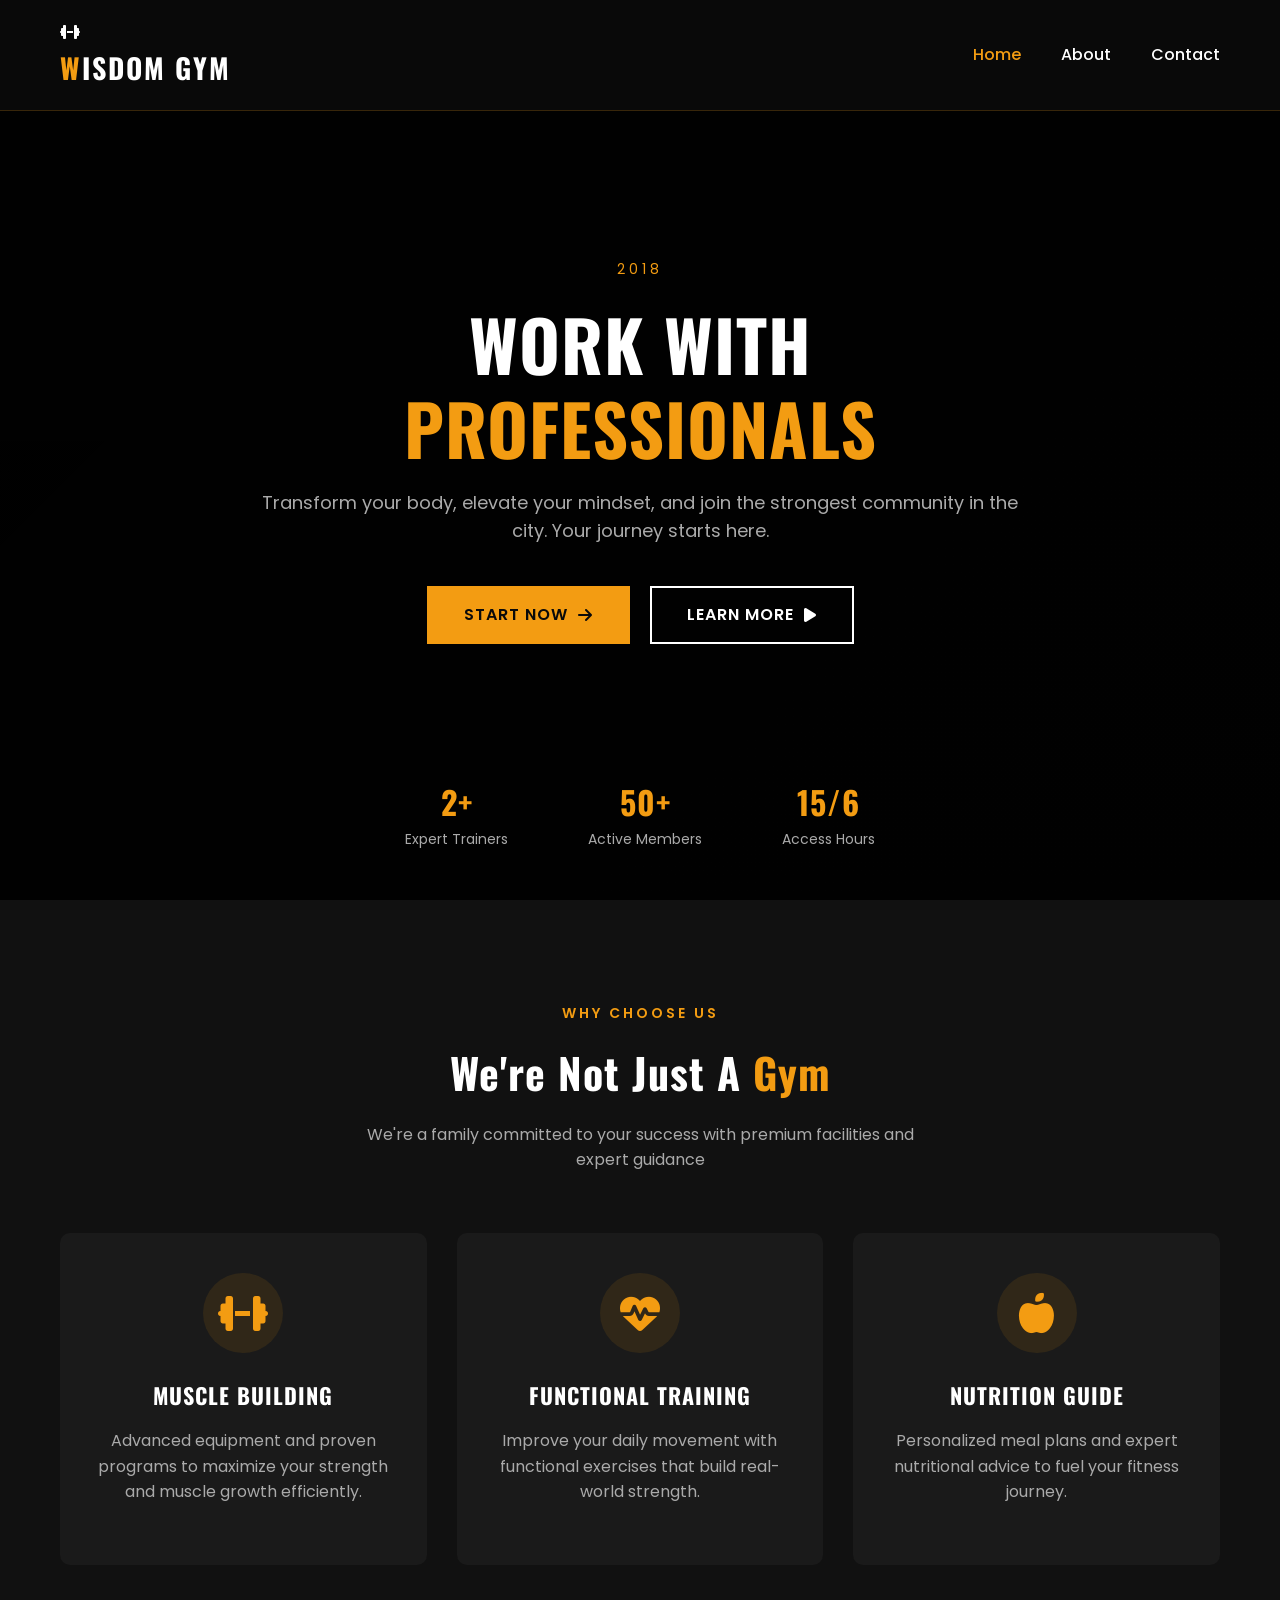
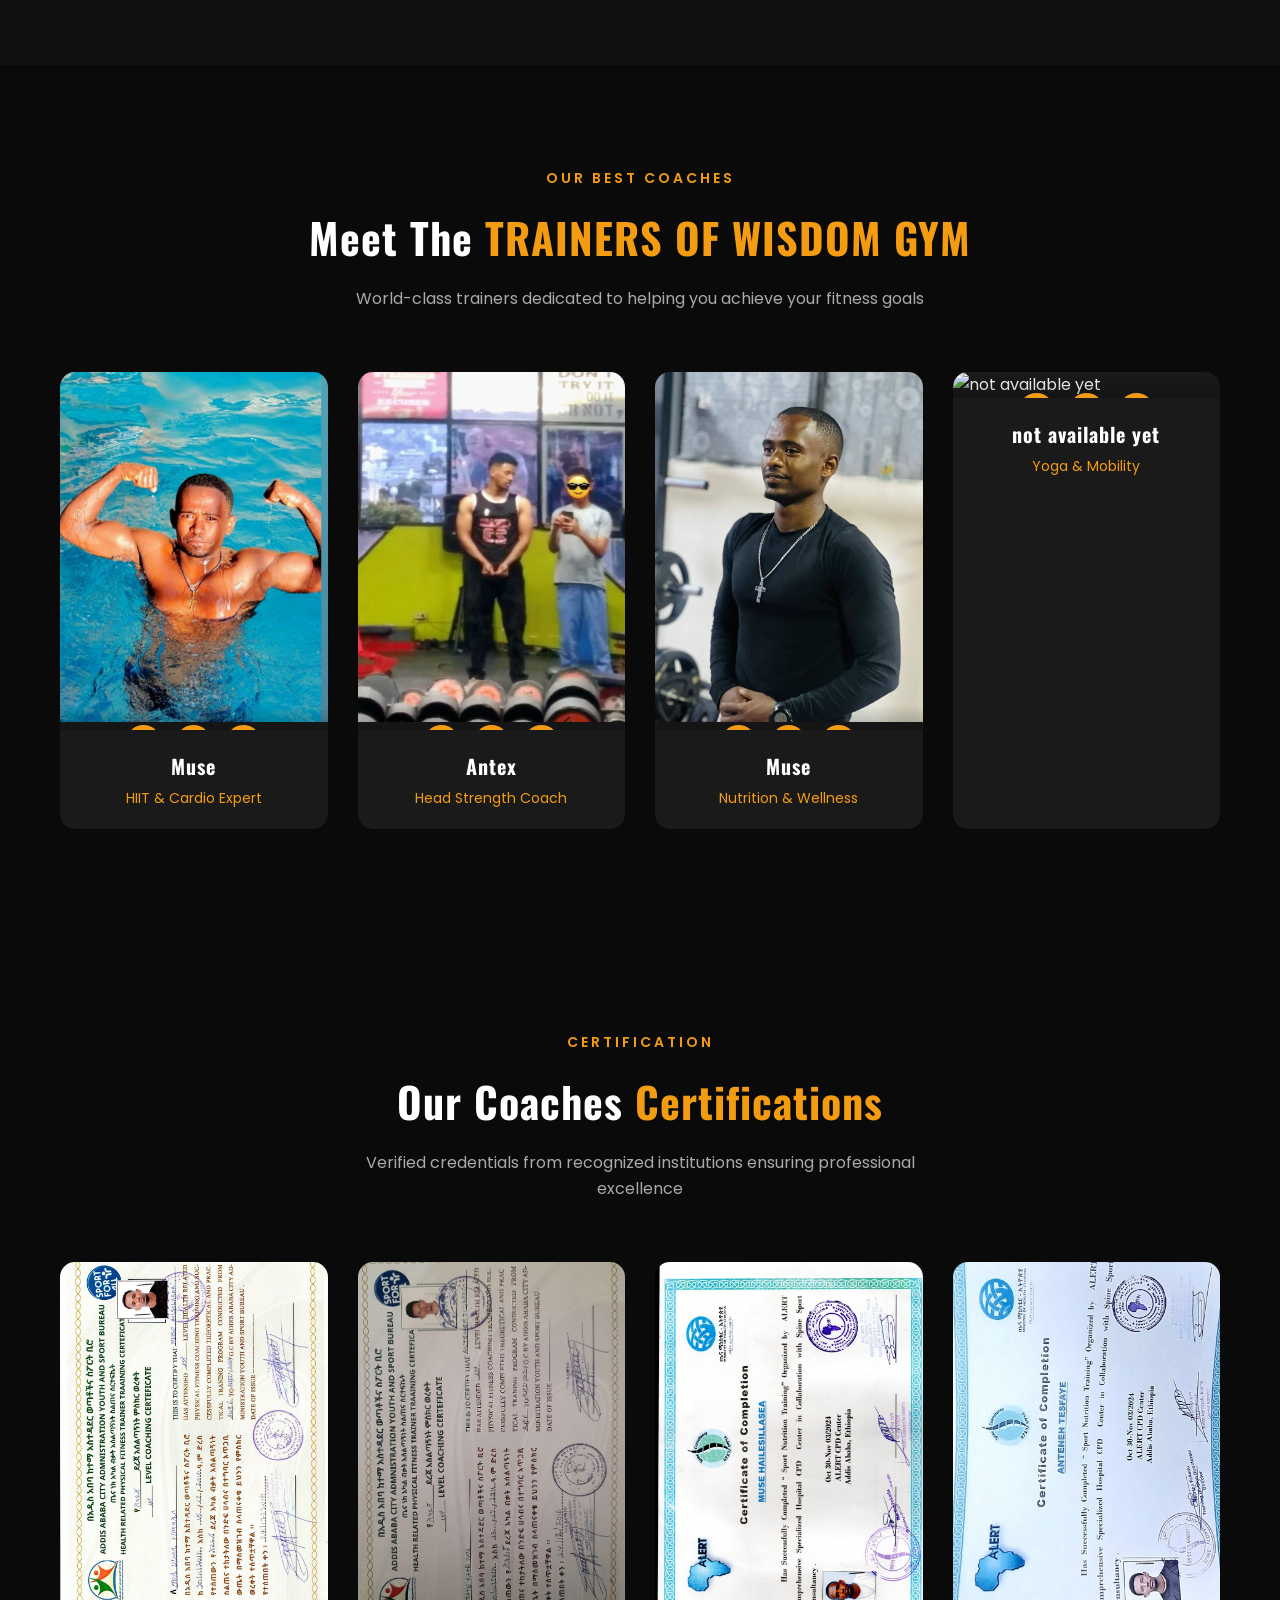
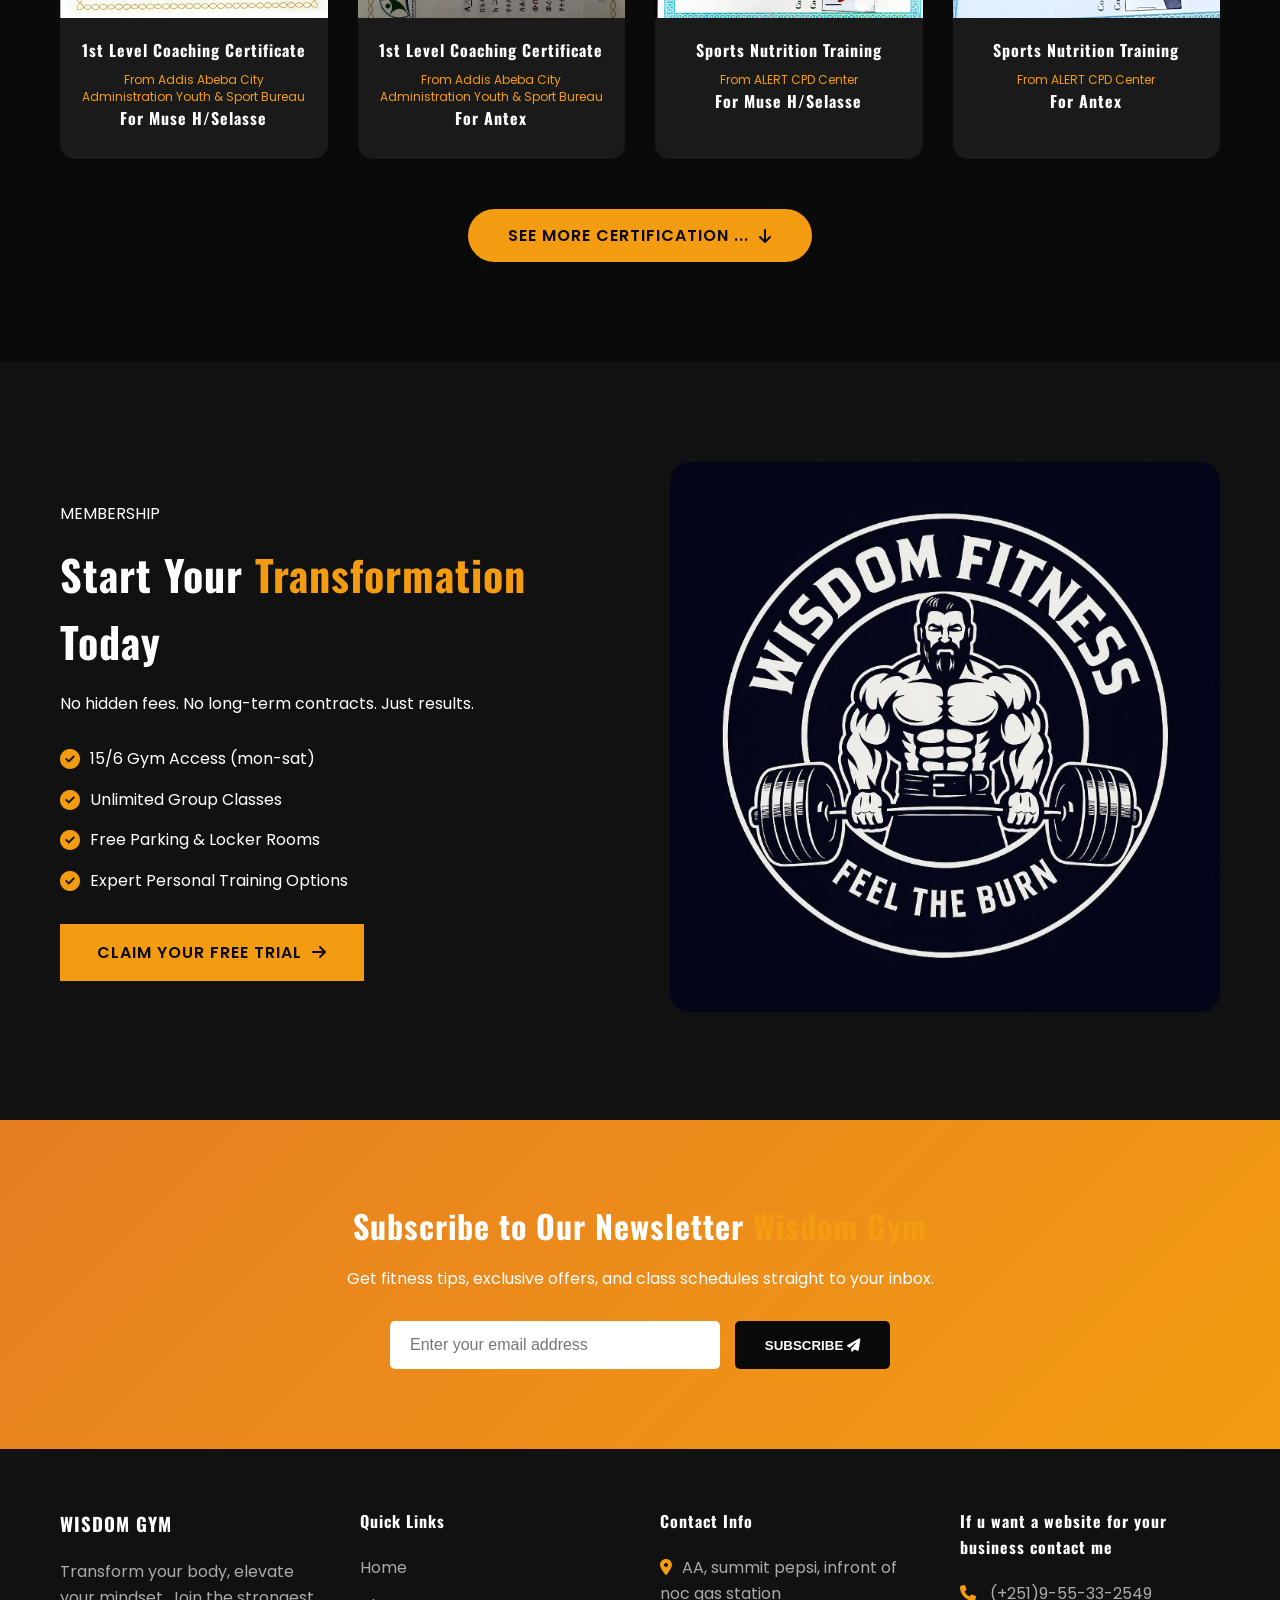
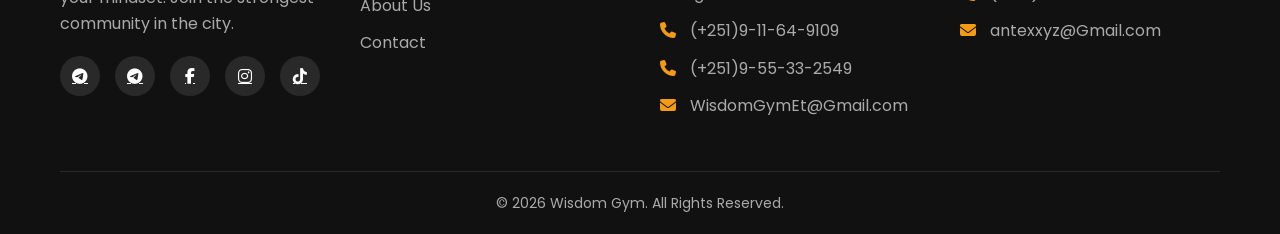
==== commit d488c2a4: "Update index.html" ====
--- a/index.html
+++ b/index.html
@@ -12,9 +12,12 @@
     <!-- Navigation Bar -->
     <nav class="navbar">
         <div class="nav-container">
-            <div class="logo">
-                <h1>WISDOM GYM</h1>
-            </div>
+
+<div class="logo">
+    <i class="fas fa-dumbbell"></i>
+    <h1>WISDOM GYM</h1>
+</div>
+
             <ul class="nav-links">
                 <li><a href="index.html" class="active">Home</a></li>
                 <li><a href="about-us.html">About</a></li>
@@ -404,17 +407,17 @@
                 </div>
             </div>
 
+
             <!-- Certificate 14 (Hidden initially) -->
             <div class="certificate-card hidden-cert">
                 <div class="certificate-image">
 
-                    <img src="new images/cert14.jpg" alt="Certification">
-
-                </div>
-                <div class="certificate-info">
-                    <h4>reserved for future use</h4>
-                    <p>From not available</p>
-                    <p>For not available</p>
+        <img src="https://placehold.co/600x800/1a1a1a/f39c12?text=Certificate+Coming+Soon" alt="Coming Soon">
+
+                </div>
+                <div class="certificate-info">
+        <h4>Additional Certificate</h4>
+        <p>Coming Soon</p>
                 </div>
             </div>
 
@@ -422,13 +425,12 @@
             <div class="certificate-card hidden-cert">
                 <div class="certificate-image">
 
-                    <img src="new images/cert15.jpg" alt="Certification">
-
-                </div>
-                <div class="certificate-info">
-                    <h4>reserved for future use</h4>
-                    <p>From not available</p>
-                    <p>For not available</p>
+        <img src="https://placehold.co/600x800/1a1a1a/f39c12?text=Certificate+Coming+Soon" alt="Coming Soon">
+
+                </div>
+                <div class="certificate-info">
+        <h4>Additional Certificate</h4>
+        <p>Coming Soon</p>
                 </div>
             </div>
 
@@ -436,13 +438,12 @@
             <div class="certificate-card hidden-cert">
                 <div class="certificate-image">
 
-                    <img src="new images/cert16.jpg" alt="Certification">
-
-                </div>
-                <div class="certificate-info">
-                    <h4>reserved for future use</h4>
-                    <p>From not available</p>
-                    <p>For not available</p>
+        <img src="https://placehold.co/600x800/1a1a1a/f39c12?text=Certificate+Coming+Soon" alt="Coming Soon">
+
+                </div>
+                <div class="certificate-info">
+        <h4>Additional Certificate</h4>
+        <p>Coming Soon</p>
                 </div>
             </div>
         </div>
@@ -547,7 +548,7 @@
     <section class="newsletter">
         <div class="container">
             <div class="newsletter-content">
-                <h3>Subscribe to Our <span class="highlight">Newsletter</span></h3>
+                <h3>Subscribe to Our Newsletter <span class="highlight"> Wisdom Gym </span></h3>
                 <p>Get fitness tips, exclusive offers, and class schedules straight to your inbox.</p>
 
 <form class="newsletter-form" action="https://formsubmit.co/wisdomgymet@gmail.com" method="POST">
@@ -615,7 +616,7 @@
             </div>
 
             <div class="footer-bottom">
-                <p>&copy; 2026 Antex. All Rights Reserved.</p>
+                <p>&copy; 2026 Wisdom Gym. All Rights Reserved.</p>
             </div>
         </div>
     </footer>
@@ -624,4 +625,4 @@
 
     <script src="script2.js"></script>
 </body>
-</html>+</html>
